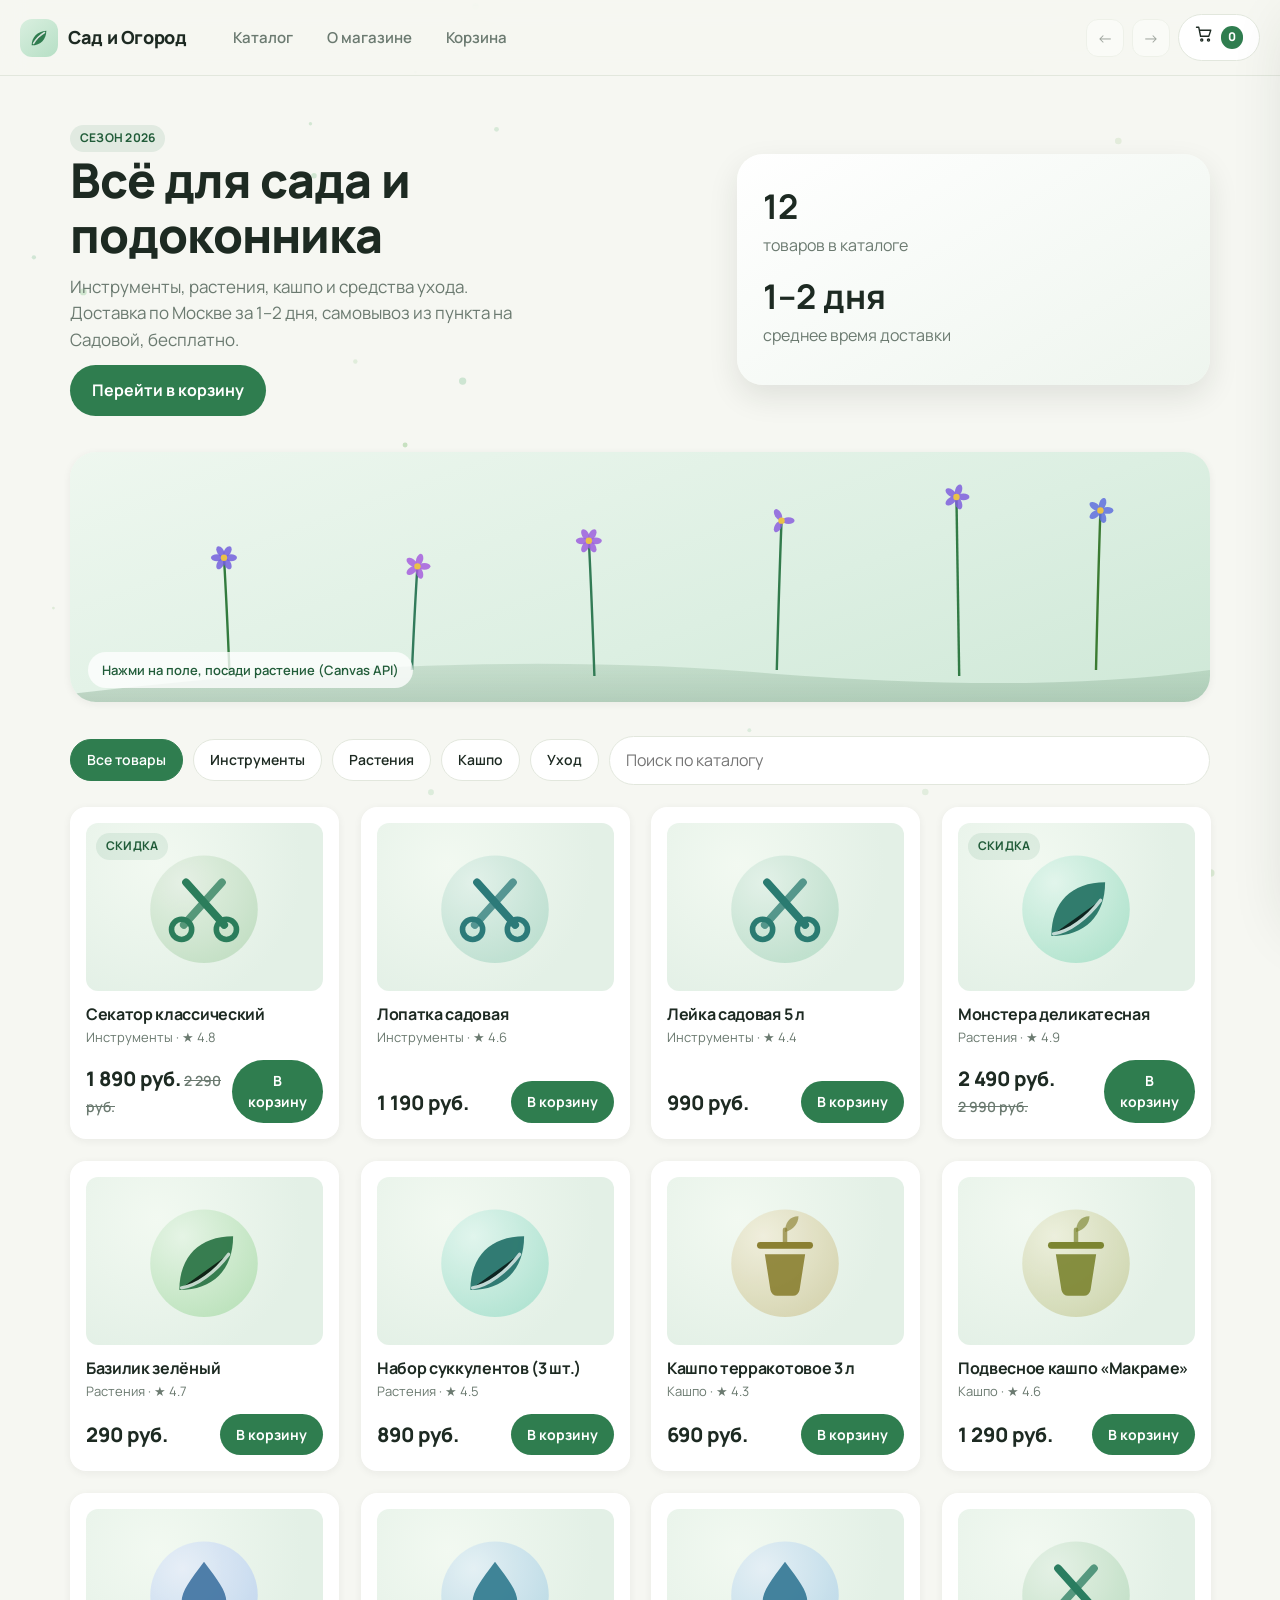
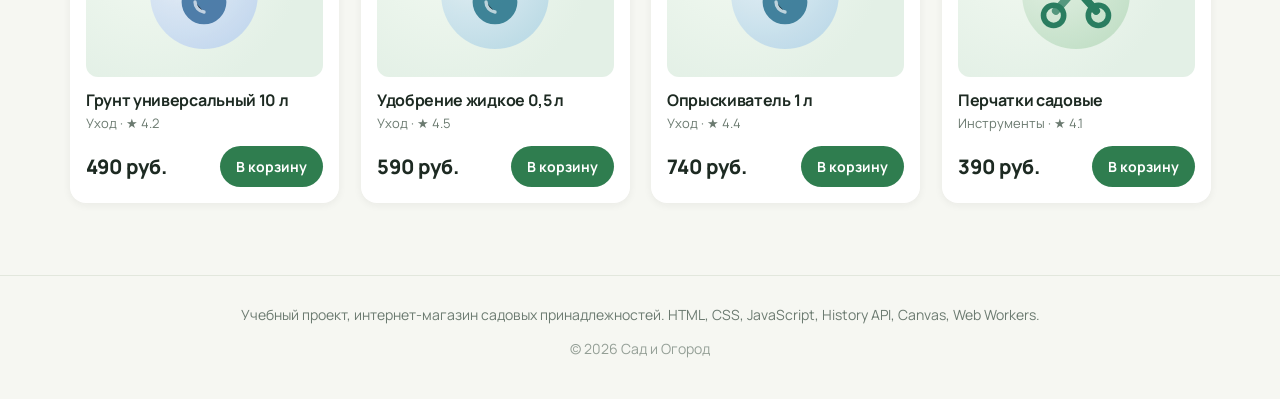
==== docs/index.html @ 9ee5d632 "Выложил проект к сдаче" ====
<!DOCTYPE html>
<html lang="ru">
<head>
  <meta charset="UTF-8" />
  <base href="/" />
  <meta name="viewport" content="width=device-width, initial-scale=1.0" />
  <title>Сад и Огород, магазин садовых принадлежностей</title>
  <meta name="description" content="Интернет-магазин садовых принадлежностей: инструменты, растения, кашпо и уход за садом." />
  <script>
    // Восстановление маршрута после редиректа с 404.html (GitHub Pages).
    try {
      const saved = sessionStorage.getItem('spa:path');
      if (saved) {
        sessionStorage.removeItem('spa:path');
        history.replaceState({}, '', saved);
      }
    } catch (e) {}
  </script>
  <link rel="preconnect" href="https://fonts.googleapis.com" />
  <link rel="preconnect" href="https://fonts.gstatic.com" crossorigin />
  <link href="https://fonts.googleapis.com/css2?family=Manrope:wght@400;500;700;800&display=swap" rel="stylesheet" />
  <link rel="stylesheet" href="css/index.css" />
  <link rel="stylesheet" href="css/components/header.css" />
  <link rel="stylesheet" href="css/components/catalog.css" />
  <link rel="stylesheet" href="css/components/product-card.css" />
  <link rel="stylesheet" href="css/components/cart.css" />
  <link rel="stylesheet" href="css/components/product-page.css" />
  <link rel="stylesheet" href="css/components/canvas-hero.css" />
</head>
<body>
  <canvas id="hero-canvas" class="canvas-hero" aria-hidden="true"></canvas>

  <header class="header">
    <a class="header__logo" href="/" data-link data-route="/">
      <span class="header__logo-mark" aria-hidden="true"><svg viewBox="0 0 24 24" width="22" height="22"><path d="M4 20C4 11 10 5 20 4c0 9-6 16-16 16Z" fill="#2f7d4f"/><path d="M6 18C9 13 13 9 18 6" stroke="#fff" stroke-width="1.6" stroke-linecap="round" opacity=".8"/></svg></span>
      <span class="header__logo-text">Сад и Огород</span>
    </a>

    <nav class="header__nav" aria-label="Основная навигация">
      <a class="header__link" href="/" data-link data-route="/">Каталог</a>
      <a class="header__link" href="/about" data-link data-route="/about">О магазине</a>
      <a class="header__link" href="/cart" data-link data-route="/cart">Корзина</a>
    </nav>

    <div class="header__actions">
      <button class="header__history" type="button" data-history="back" title="Назад" aria-label="Назад">←</button>
      <button class="header__history" type="button" data-history="forward" title="Вперёд" aria-label="Вперёд">→</button>
      <button class="cart-button" type="button" data-open-cart aria-label="Открыть корзину">
        <span aria-hidden="true"><svg viewBox="0 0 24 24" width="18" height="18" fill="none" stroke="#1d2a22" stroke-width="1.8" stroke-linecap="round" stroke-linejoin="round"><circle cx="9" cy="20" r="1.4"/><circle cx="18" cy="20" r="1.4"/><path d="M2 3h3l2.4 12h11L21 7H6"/></svg></span>
        <span class="cart-button__count" data-cart-count>0</span>
      </button>
    </div>
  </header>

  <main id="app" class="app" aria-live="polite"></main>

  <footer class="footer">
    <p>Учебный проект, интернет-магазин садовых принадлежностей. HTML, CSS, JavaScript, History API, Canvas, Web Workers.</p>
    <p class="footer__meta">© <span data-year></span> Сад и Огород</p>
  </footer>

  <aside class="cart-drawer" data-cart-drawer aria-hidden="true">
    <div class="cart-drawer__overlay" data-close-cart></div>
    <section class="cart-drawer__panel" role="dialog" aria-modal="true" aria-label="Корзина">
      <header class="cart-drawer__head">
        <h2>Корзина</h2>
        <button class="cart-drawer__close" type="button" data-close-cart aria-label="Закрыть">✕</button>
      </header>
      <div class="cart-drawer__body" data-cart-body></div>
      <footer class="cart-drawer__foot">
        <div class="cart-drawer__row">
          <span>Товары</span><span data-cart-subtotal>0 руб.</span>
        </div>
        <div class="cart-drawer__row">
          <span>Скидка</span><span data-cart-discount>0 руб.</span>
        </div>
        <div class="cart-drawer__row cart-drawer__row--total">
          <span>Итого</span><span data-cart-total>0 руб.</span>
        </div>
        <p class="cart-drawer__note" data-cart-note>Скидка 10% от 5 000 руб., 15% от 10 000 руб.</p>
        <button class="button button--primary button--wide" type="button" data-checkout>Оформить заказ</button>
      </footer>
    </section>
  </aside>

  <div class="toast" data-toast role="status" aria-live="polite"></div>

  <script type="module" src="js/app.js"></script>
</body>
</html>
---- docs/css/index.css ----
/* ============================================================
   index.css, общие стили: токены, сброс, типографика, каркас
   ============================================================ */

:root {
  /* Палитра */
  --color-bg: #f6f7f2;
  --color-surface: #ffffff;
  --color-ink: #1d2a22;
  --color-muted: #6b7a70;
  --color-line: #e2e7dd;
  --color-primary: #2f7d4f;
  --color-primary-dark: #215c39;
  --color-accent: #e8b04b;
  --color-danger: #c0442f;

  /* Тени и радиусы */
  --radius-sm: 10px;
  --radius-md: 16px;
  --radius-lg: 26px;
  --shadow-sm: 0 2px 8px rgba(29, 42, 34, 0.06);
  --shadow-md: 0 12px 30px rgba(29, 42, 34, 0.10);
  --shadow-lg: 0 24px 60px rgba(29, 42, 34, 0.16);

  /* Анимации */
  --ease-out: cubic-bezier(0.22, 1, 0.36, 1);
  --speed: 220ms;

  /* Токены размеров */
  --header-h: 76px;
  --container: 1180px;
}

*,
*::before,
*::after { box-sizing: border-box; }

html { scroll-behavior: smooth; }

body {
  margin: 0;
  min-height: 100vh;
  font-family: 'Manrope', system-ui, -apple-system, 'Segoe UI', sans-serif;
  color: var(--color-ink);
  background: var(--color-bg);
  line-height: 1.55;
  -webkit-font-smoothing: antialiased;
}

img { max-width: 100%; display: block; }

button { font: inherit; color: inherit; }

a { color: inherit; text-decoration: none; }

h1, h2, h3 { margin: 0 0 12px; line-height: 1.15; letter-spacing: -0.02em; }
h1 { font-size: clamp(28px, 4vw, 48px); font-weight: 800; }
h2 { font-size: clamp(22px, 2.6vw, 32px); font-weight: 800; }
h3 { font-size: 19px; font-weight: 700; }
p { margin: 0 0 12px; }

.app {
  max-width: var(--container);
  margin: 0 auto;
  padding: calc(var(--header-h) + 28px) 20px 72px;
}

/* ---------- Кнопки ---------- */
.button {
  --btn-bg: var(--color-primary);
  --btn-ink: #fff;
  display: inline-flex;
  align-items: center;
  justify-content: center;
  gap: 8px;
  padding: 13px 22px;
  border: 0;
  border-radius: 999px;
  background: var(--btn-bg);
  color: var(--btn-ink);
  font-weight: 700;
  cursor: pointer;
  transition: transform var(--speed) var(--ease-out), box-shadow var(--speed) var(--ease-out),
    background-color var(--speed) var(--ease-out);
}

.button:hover { transform: translateY(-2px); box-shadow: var(--shadow-md); }
.button:active { transform: translateY(0) scale(0.985); }
.button:focus-visible { outline: 3px solid var(--color-accent); outline-offset: 2px; }

.button--primary { --btn-bg: var(--color-primary); }
.button--primary:hover { background: var(--color-primary-dark); }
.button--ghost { --btn-bg: transparent; --btn-ink: var(--color-primary); box-shadow: inset 0 0 0 2px var(--color-primary); }
.button--ghost:hover { background: rgba(47, 125, 79, 0.08); }
.button--wide { width: 100%; }

/* ---------- Утилиты ---------- */
.badge {
  display: inline-block;
  padding: 4px 10px;
  border-radius: 999px;
  background: rgba(47, 125, 79, 0.10);
  color: var(--color-primary-dark);
  font-size: 12px;
  font-weight: 700;
  letter-spacing: 0.02em;
  text-transform: uppercase;
}

.muted { color: var(--color-muted); }

.price {
  font-weight: 800;
  font-size: 20px;
  white-space: nowrap;
}

.price--old {
  font-size: 14px;
  font-weight: 600;
  color: var(--color-muted);
  text-decoration: line-through;
}

/* ---------- Футер ---------- */
.footer {
  border-top: 1px solid var(--color-line);
  padding: 28px 20px 40px;
  text-align: center;
  color: var(--color-muted);
  font-size: 14px;
}

.footer__meta { margin: 0; opacity: 0.7; }

/* ---------- Тост ---------- */
.toast {
  position: fixed;
  left: 50%;
  bottom: 28px;
  transform: translate(-50%, 24px);
  padding: 12px 20px;
  border-radius: 999px;
  background: var(--color-ink);
  color: #fff;
  font-weight: 600;
  font-size: 14px;
  opacity: 0;
  pointer-events: none;
  transition: opacity var(--speed) var(--ease-out), transform var(--speed) var(--ease-out);
  z-index: 60;
}

.toast.is-visible { opacity: 1; transform: translate(-50%, 0); }

/* ---------- Появление страниц ---------- */
.page {
  animation: page-in 420ms var(--ease-out) both;
}

@keyframes page-in {
  from { opacity: 0; transform: translateY(14px); }
  to { opacity: 1; transform: translateY(0); }
}

@media (prefers-reduced-motion: reduce) {
  *, *::before, *::after {
    animation-duration: 0.001ms !important;
    animation-iteration-count: 1 !important;
    transition-duration: 0.001ms !important;
    scroll-behavior: auto !important;
  }
}
---- docs/css/components/header.css ----
/* header.css, шапка, навигация, кнопки истории и корзины */

.header {
  position: fixed;
  inset: 0 0 auto 0;
  height: var(--header-h);
  display: flex;
  align-items: center;
  gap: 20px;
  padding: 0 20px;
  background: rgba(246, 247, 242, 0.86);
  backdrop-filter: blur(12px);
  border-bottom: 1px solid var(--color-line);
  z-index: 40;
}

.header__logo {
  display: inline-flex;
  align-items: center;
  gap: 10px;
  font-weight: 800;
  font-size: 18px;
  letter-spacing: -0.02em;
}

.header__logo-mark {
  display: grid;
  /* SVG внутри, размер задаётся самим svg */
  place-items: center;
  width: 38px;
  height: 38px;
  border-radius: 12px;
  background: linear-gradient(140deg, #d9efdf, #b6dfc5);
  font-size: 20px;
  transition: transform 400ms var(--ease-out);
}

.header__logo:hover .header__logo-mark { transform: rotate(-12deg) scale(1.06); }

.header__nav {
  display: flex;
  gap: 6px;
  margin-left: 12px;
}

.header__link {
  padding: 9px 14px;
  border-radius: 999px;
  font-weight: 600;
  font-size: 15px;
  color: var(--color-muted);
  transition: color var(--speed) var(--ease-out), background-color var(--speed) var(--ease-out);
}

.header__link:hover { color: var(--color-ink); background: rgba(29, 42, 34, 0.06); }
.header__link.is-active { color: var(--color-primary-dark); background: rgba(47, 125, 79, 0.12); }

.header__actions {
  display: flex;
  align-items: center;
  gap: 8px;
  margin-left: auto;
}

.header__history {
  width: 38px;
  height: 38px;
  border: 1px solid var(--color-line);
  border-radius: 12px;
  background: var(--color-surface);
  cursor: pointer;
  font-size: 16px;
  line-height: 1;
  transition: transform var(--speed) var(--ease-out), box-shadow var(--speed) var(--ease-out);
}

.header__history:hover { transform: translateY(-2px); box-shadow: var(--shadow-sm); }
.header__history:disabled { opacity: 0.4; cursor: default; transform: none; box-shadow: none; }

.cart-button {
  position: relative;
  display: inline-flex;
  align-items: center;
  gap: 8px;
  padding: 9px 16px;
  border: 1px solid var(--color-line);
  border-radius: 999px;
  background: var(--color-surface);
  cursor: pointer;
  font-size: 17px;
  transition: transform var(--speed) var(--ease-out), box-shadow var(--speed) var(--ease-out);
}

.cart-button:hover { transform: translateY(-2px); box-shadow: var(--shadow-sm); }

.cart-button__count {
  min-width: 22px;
  padding: 2px 6px;
  border-radius: 999px;
  background: var(--color-primary);
  color: #fff;
  font-size: 12px;
  font-weight: 800;
}

.cart-button__count.is-pop { animation: count-pop 420ms var(--ease-out); }

@keyframes count-pop {
  0% { transform: scale(1); }
  40% { transform: scale(1.45); }
  100% { transform: scale(1); }
}

@media (max-width: 720px) {
  .header { gap: 10px; padding: 0 12px; }
  .header__nav { display: none; }
  .header__logo-text { display: none; }
}
---- docs/css/components/catalog.css ----
/* catalog.css, страница каталога: hero, фильтры, сетка */

.catalog__hero {
  display: grid;
  grid-template-columns: minmax(0, 1.15fr) minmax(0, 0.85fr);
  gap: 28px;
  align-items: center;
  padding: 20px 0 8px;
}

.catalog__lead { max-width: 46ch; color: var(--color-muted); font-size: 17px; }

.catalog__hero-card {
  position: relative;
  padding: 26px;
  border-radius: var(--radius-lg);
  background: linear-gradient(150deg, var(--color-surface), #eef5ee);
  box-shadow: var(--shadow-md);
  transform-style: preserve-3d;
  transition: transform 500ms var(--ease-out);
}

.catalog__hero-card:hover {
  transform: perspective(900px) rotateY(-6deg) rotateX(3deg) translateY(-4px);
}

.catalog__hero-card strong { display: block; font-size: 34px; }

.catalog__filters {
  display: flex;
  flex-wrap: wrap;
  gap: 10px;
  align-items: center;
  margin: 34px 0 22px;
}

.chip {
  padding: 9px 16px;
  border: 1px solid var(--color-line);
  border-radius: 999px;
  background: var(--color-surface);
  font-weight: 600;
  font-size: 14px;
  cursor: pointer;
  transition: background-color var(--speed) var(--ease-out), color var(--speed) var(--ease-out),
    transform var(--speed) var(--ease-out);
}

.chip:hover { transform: translateY(-1px); }
.chip.is-active { background: var(--color-primary); border-color: var(--color-primary); color: #fff; }

.catalog__search {
  flex: 1 1 220px;
  min-width: 180px;
  padding: 11px 16px;
  border: 1px solid var(--color-line);
  border-radius: 999px;
  background: var(--color-surface);
  font: inherit;
  transition: box-shadow var(--speed) var(--ease-out), border-color var(--speed) var(--ease-out);
}

.catalog__search:focus {
  outline: none;
  border-color: var(--color-primary);
  box-shadow: 0 0 0 4px rgba(47, 125, 79, 0.14);
}

.catalog__grid {
  display: grid;
  grid-template-columns: repeat(auto-fill, minmax(240px, 1fr));
  gap: 22px;
}

.catalog__empty {
  padding: 48px 20px;
  border: 1px dashed var(--color-line);
  border-radius: var(--radius-lg);
  text-align: center;
  color: var(--color-muted);
}

@media (max-width: 860px) {
  .catalog__hero { grid-template-columns: 1fr; }
}
---- docs/css/components/product-card.css ----
/* product-card.css, карточка товара с 3D-наведением */

.product-card {
  position: relative;
  display: flex;
  flex-direction: column;
  padding: 16px;
  border-radius: var(--radius-md);
  background: var(--color-surface);
  box-shadow: var(--shadow-sm);
  transform-style: preserve-3d;
  transition: transform 420ms var(--ease-out), box-shadow 420ms var(--ease-out);
  animation: card-in 480ms var(--ease-out) both;
}

.product-card:hover {
  transform: perspective(820px) rotateX(4deg) rotateY(-5deg) translateY(-6px);
  box-shadow: var(--shadow-lg);
}

@keyframes card-in {
  from { opacity: 0; transform: translateY(18px) scale(0.985); }
  to { opacity: 1; transform: translateY(0) scale(1); }
}

.product-card__media {
  position: relative;
  display: grid;
  place-items: center;
  height: 168px;
  border-radius: 12px;
  background: radial-gradient(circle at 30% 25%, #f2f9f1, #e3f0e6 70%);
  overflow: hidden;
}

.product-card__emoji {
  display: block;
  width: 112px;
  height: 112px;
  transform: translateZ(30px);
  transition: transform 520ms var(--ease-out);
}

.product-card__emoji svg { display: block; width: 100%; height: 100%; }

.product-card:hover .product-card__emoji { transform: translateZ(46px) scale(1.08) rotate(-4deg); }

.product-card__tag {
  position: absolute;
  top: 10px;
  left: 10px;
}

.product-card__title {
  margin: 14px 0 4px;
  font-size: 16px;
  font-weight: 700;
}

.product-card__meta { color: var(--color-muted); font-size: 13px; margin-bottom: 12px; }

.product-card__foot {
  display: flex;
  align-items: center;
  justify-content: space-between;
  gap: 10px;
  margin-top: auto;
}

.product-card__add {
  padding: 10px 16px;
  border: 0;
  border-radius: 999px;
  background: var(--color-primary);
  color: #fff;
  font-weight: 700;
  font-size: 14px;
  cursor: pointer;
  transition: background-color var(--speed) var(--ease-out), transform var(--speed) var(--ease-out);
}

.product-card__add:hover { background: var(--color-primary-dark); transform: translateY(-2px); }
.product-card__add.is-added { background: var(--color-accent); color: #3a2b06; }
---- docs/css/components/cart.css ----
/* cart.css, выдвижная корзина */

.cart-drawer {
  position: fixed;
  inset: 0;
  z-index: 50;
  pointer-events: none;
}

.cart-drawer.is-open { pointer-events: auto; }

.cart-drawer__overlay {
  position: absolute;
  inset: 0;
  background: rgba(20, 30, 24, 0.42);
  opacity: 0;
  transition: opacity 260ms var(--ease-out);
}

.cart-drawer.is-open .cart-drawer__overlay { opacity: 1; }

.cart-drawer__panel {
  position: absolute;
  top: 0;
  right: 0;
  display: flex;
  flex-direction: column;
  width: min(420px, 100%);
  height: 100%;
  background: var(--color-surface);
  box-shadow: var(--shadow-lg);
  transform: translateX(104%);
  transition: transform 340ms var(--ease-out);
}

.cart-drawer.is-open .cart-drawer__panel { transform: translateX(0); }

.cart-drawer__head {
  display: flex;
  align-items: center;
  justify-content: space-between;
  padding: 20px 22px;
  border-bottom: 1px solid var(--color-line);
}

.cart-drawer__head h2 { margin: 0; font-size: 20px; }

.cart-drawer__close {
  width: 36px;
  height: 36px;
  border: 0;
  border-radius: 50%;
  background: var(--color-bg);
  cursor: pointer;
  transition: transform var(--speed) var(--ease-out), background-color var(--speed) var(--ease-out);
}

.cart-drawer__close:hover { transform: rotate(90deg); background: #e8ece4; }

.cart-drawer__body { flex: 1; overflow-y: auto; padding: 16px 22px; }

.cart-drawer__foot {
  padding: 18px 22px 24px;
  border-top: 1px solid var(--color-line);
  background: #fbfcf9;
}

.cart-drawer__row { display: flex; justify-content: space-between; gap: 12px; font-size: 15px; margin-bottom: 6px; }
.cart-drawer__row--total { font-size: 20px; font-weight: 800; margin: 12px 0 6px; }
.cart-drawer__note { font-size: 12px; color: var(--color-muted); }

.cart-item {
  display: grid;
  grid-template-columns: 52px minmax(0, 1fr) auto;
  gap: 12px;
  align-items: center;
  padding: 12px 0;
  border-bottom: 1px solid var(--color-line);
  animation: cart-item-in 300ms var(--ease-out) both;
}

.cart-item__thumb {
  display: grid;
  place-items: center;
  width: 52px;
  height: 52px;
  border-radius: 12px;
  background: #eef5ee;
  overflow: hidden;
}

.cart-item__thumb svg { width: 46px; height: 46px; }

.cart-item__title { font-weight: 700; font-size: 15px; }
.cart-item__price { color: var(--color-muted); font-size: 13px; }

.cart-item__counter {
  display: inline-flex;
  align-items: center;
  gap: 8px;
}

.cart-item__btn {
  width: 30px;
  height: 30px;
  border: 1px solid var(--color-line);
  border-radius: 50%;
  background: #fff;
  cursor: pointer;
  line-height: 1;
  transition: background-color var(--speed) var(--ease-out), transform var(--speed) var(--ease-out);
}

.cart-item__btn:hover { background: var(--color-bg); transform: scale(1.08); }

.cart-item__remove {
  border: 0;
  background: none;
  color: var(--color-danger);
  font-size: 13px;
  cursor: pointer;
  padding: 0;
  opacity: 0.8;
}

.cart-item__remove:hover { opacity: 1; text-decoration: underline; }

@keyframes cart-item-in {
  from { opacity: 0; transform: translateX(16px); }
  to { opacity: 1; transform: translateX(0); }
}

.cart-empty { padding: 40px 0; text-align: center; color: var(--color-muted); }
---- docs/css/components/product-page.css ----
/* product-page.css, карточка товара (страница) и информационные блоки */

.product {
  display: grid;
  grid-template-columns: minmax(0, 1fr) minmax(0, 1fr);
  gap: 36px;
  align-items: start;
  padding-top: 12px;
}

.product__media {
  position: relative;
  display: grid;
  place-items: center;
  min-height: 380px;
  border-radius: var(--radius-lg);
  background: radial-gradient(circle at 35% 30%, #f4faf3, #dcecdf 75%);
  overflow: hidden;
  box-shadow: var(--shadow-sm);
}

.product__emoji {
  display: block;
  width: 240px;
  height: 240px;
  animation: float 6s ease-in-out infinite;
  will-change: transform;
}

.product__emoji svg { display: block; width: 100%; height: 100%; }

@keyframes float {
  0%, 100% { transform: translateY(0) rotate(-2deg); }
  50% { transform: translateY(-14px) rotate(2deg); }
}

.product__shine {
  position: absolute;
  inset: -40% -60%;
  background: conic-gradient(from 0deg, transparent 0 70%, rgba(255, 255, 255, 0.75) 78%, transparent 86%);
  animation: spin 9s linear infinite;
  opacity: 0.55;
}

@keyframes spin { to { transform: rotate(360deg); } }

.product__info h1 { margin-bottom: 8px; }
.product__price-row { display: flex; align-items: baseline; gap: 12px; margin: 16px 0 20px; }

.product__specs { list-style: none; padding: 0; margin: 0 0 24px; display: grid; gap: 10px; }

.product__specs li {
  display: flex;
  justify-content: space-between;
  gap: 16px;
  padding: 10px 14px;
  border-radius: 12px;
  background: var(--color-surface);
  box-shadow: var(--shadow-sm);
  font-size: 14px;
}

.product__actions { display: flex; gap: 12px; flex-wrap: wrap; }

.product__back {
  display: inline-flex;
  align-items: center;
  gap: 6px;
  margin-bottom: 18px;
  font-weight: 600;
  color: var(--color-primary-dark);
}

/* ---------- Информационные страницы ---------- */
.info-card {
  padding: 28px;
  border-radius: var(--radius-lg);
  background: var(--color-surface);
  box-shadow: var(--shadow-sm);
  max-width: 820px;
}

.info-card ul { margin: 0; padding-left: 20px; }
.info-card li { margin-bottom: 6px; }

.info-grid {
  display: grid;
  grid-template-columns: repeat(auto-fit, minmax(220px, 1fr));
  gap: 18px;
  margin-top: 24px;
}

.info-tile {
  padding: 20px;
  border-radius: var(--radius-md);
  background: linear-gradient(150deg, #ffffff, #f2f8f2);
  box-shadow: var(--shadow-sm);
  transition: transform 320ms var(--ease-out);
}

.info-tile:hover { transform: translateY(-4px); }
.info-tile strong { display: block; font-size: 26px; margin-bottom: 4px; }

@media (max-width: 880px) {
  .product { grid-template-columns: 1fr; }
  .product__media { min-height: 260px; }
  .product__emoji { font-size: 104px; }
}

/* ---------- Демо Web Worker ---------- */
.worker-demo {
  display: flex;
  flex-wrap: wrap;
  gap: 12px;
  align-items: center;
  margin: 12px 0 8px;
}

.worker-demo__input {
  width: 160px;
  padding: 11px 14px;
  border: 1px solid var(--color-line);
  border-radius: 12px;
  font: inherit;
}

.worker-demo__input:focus {
  outline: none;
  border-color: var(--color-primary);
  box-shadow: 0 0 0 4px rgba(47, 125, 79, 0.14);
}

.worker-demo__status {
  font-size: 14px;
  font-weight: 600;
  color: var(--color-primary-dark);
}

.button[disabled] { opacity: 0.6; cursor: progress; transform: none; box-shadow: none; }
---- docs/css/components/canvas-hero.css ----
/* canvas-hero.css, фоновый холст с анимацией (HTML5 Canvas API) */

.canvas-hero {
  position: fixed;
  inset: 0;
  width: 100%;
  height: 100%;
  z-index: -1;
  opacity: 0.55;
  pointer-events: none;
}

.canvas-panel {
  position: relative;
  margin: 28px 0 8px;
  border-radius: var(--radius-lg);
  overflow: hidden;
  background: linear-gradient(160deg, #eef7ef, #dcefe2 60%, #cfe8d7);
  box-shadow: var(--shadow-sm);
}

.canvas-panel__stage {
  display: block;
  width: 100%;
  height: 250px;
  cursor: crosshair;
}

.canvas-panel__hint {
  position: absolute;
  left: 18px;
  bottom: 14px;
  margin: 0;
  padding: 8px 14px;
  border-radius: 999px;
  background: rgba(255, 255, 255, 0.78);
  font-size: 13px;
  font-weight: 600;
  color: var(--color-primary-dark);
}
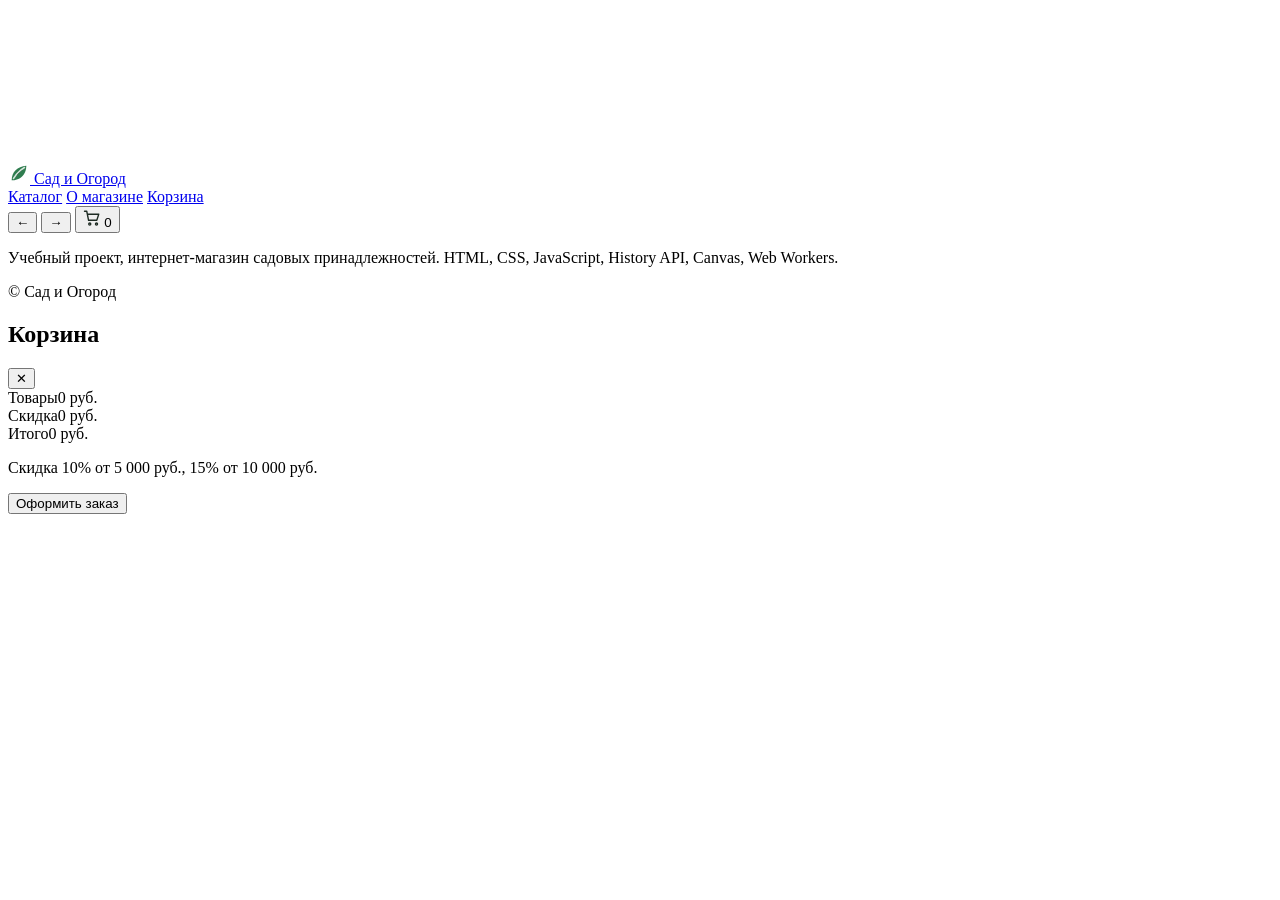
==== commit 53ef27f1: "Собрал страницы заданий в docs" ====
--- a/docs/index.html
+++ b/docs/index.html
@@ -2,7 +2,7 @@
 <html lang="ru">
 <head>
   <meta charset="UTF-8" />
-  <base href="/" />
+  <base href="/garden-store/" />
   <meta name="viewport" content="width=device-width, initial-scale=1.0" />
   <title>Сад и Огород, магазин садовых принадлежностей</title>
   <meta name="description" content="Интернет-магазин садовых принадлежностей: инструменты, растения, кашпо и уход за садом." />
